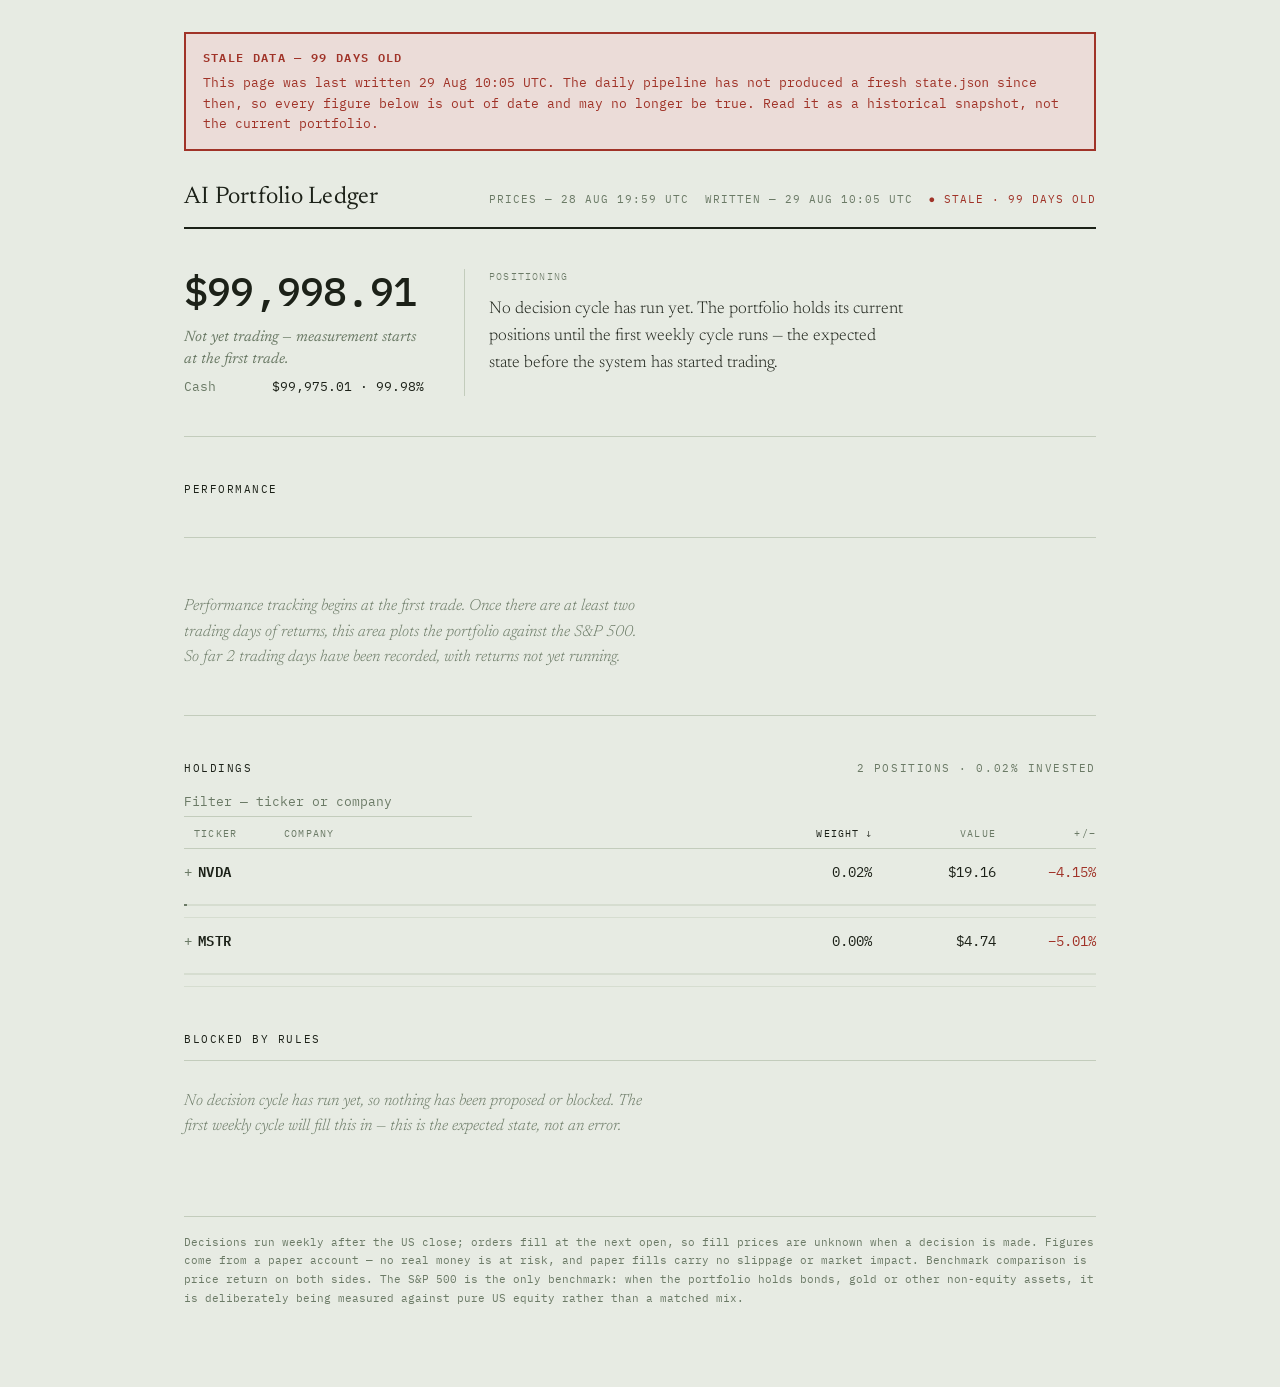
==== index.html @ 9ee7e975 "Add the live dashboard, and enrich positions with their reasoning Task F: positions in state.json no" ====
<!doctype html>
<html lang="en">
<head>
<meta charset="utf-8">
<meta name="viewport" content="width=device-width, initial-scale=1">
<title>AI Portfolio Ledger</title>
<link rel="preconnect" href="https://fonts.googleapis.com">
<link rel="preconnect" href="https://fonts.gstatic.com" crossorigin>
<link rel="stylesheet" href="https://fonts.googleapis.com/css2?family=Newsreader:ital,opsz,wght@0,6..72,300;0,6..72,400;0,6..72,500;1,6..72,300;1,6..72,400&family=IBM+Plex+Mono:wght@400;500;600&display=swap">
<link rel="stylesheet" href="assets/dashboard.css">
</head>
<body>

<div class="wrap">

  <div id="alerts"></div>

  <header class="masthead">
    <h1>AI Portfolio Ledger</h1>
    <div class="stamp-line" id="stamp"></div>
  </header>

  <section class="pairing" id="hero"></section>

  <div class="head">
    <span>Performance</span>
    <div class="ranges" id="ranges" role="group" aria-label="Chart date range"></div>
  </div>
  <div class="readout" id="readout" aria-live="polite"></div>
  <div class="chart" id="chartBox"></div>
  <div class="legend" id="legend"></div>

  <div class="head">
    <span>Holdings</span>
    <span class="count" id="holdcount"></span>
  </div>
  <div class="filterbar" id="filterbar">
    <label class="vh" for="filter">Filter holdings by ticker or company</label>
    <input id="filter" type="search" placeholder="Filter — ticker or company" autocomplete="off">
    <span class="filtermsg" id="filtermsg" aria-live="polite"></span>
  </div>
  <div class="colhead line" id="sortbar">
    <span><button type="button" data-k="tick">Ticker</button></span>
    <span><button type="button" data-k="name">Company</button></span>
    <span class="num"><button type="button" data-k="w">Weight</button></span>
    <span class="num"><button type="button" data-k="mv">Value</button></span>
    <span class="num"><button type="button" data-k="pl">+/−</button></span>
  </div>
  <div class="rows" id="holdings"></div>

  <div class="head"><span>Blocked by rules</span><span class="count" id="blockedHead"></span></div>
  <div class="colhead line flush" id="blockedColhead">
    <span>Ticker</span>
    <span>Action</span>
    <span class="num"></span>
    <span class="num">Amount</span>
    <span class="num">Result</span>
  </div>
  <div class="rows blocked" id="blocked"></div>

  <footer>
    Decisions run weekly after the US close; orders fill at the next open, so
    fill prices are unknown when a decision is made. Figures come from a paper
    account — no real money is at risk, and paper fills carry no slippage or
    market impact. Benchmark comparison is price return on both sides. The S&amp;P 500
    is the only benchmark: when the portfolio holds bonds, gold or other non-equity
    assets, it is deliberately being measured against pure US equity rather than a
    matched mix.
  </footer>
</div>

<script src="assets/dashboard.js"></script>
</body>
</html>
---- assets/dashboard.css ----
/* ==========================================================================
   AI Portfolio Ledger — the approved mockup (docs/tasks/phase-3/
   dashboard-mockup.html), split out unchanged, plus the states the mockup
   does not show: staleness, health warnings, empty/null data, load failure.
   ========================================================================== */

:root{
  --ledger:#E7EBE3;
  --sheet:#F1F4EE;
  --rule:#C3CCBC;
  --rule-faint:#D6DDD0;
  --ink:#1C2118;
  --annotation:#6B7A66;
  --gain:#2F5D3A;
  --stamp:#A03328;
  --stamp-wash:#EBDCD8;
}
@media (prefers-color-scheme: dark){
  :root:not([data-theme="light"]){
    --ledger:#131711;
    --sheet:#1A1F17;
    --rule:#333C2E;
    --rule-faint:#262E21;
    --ink:#DFE6D8;
    --annotation:#8D9A87;
    --gain:#7FB48A;
    --stamp:#D9705F;
    --stamp-wash:#2A1D1A;
  }
}
:root[data-theme="dark"]{
  --ledger:#131711;
  --sheet:#1A1F17;
  --rule:#333C2E;
  --rule-faint:#262E21;
  --ink:#DFE6D8;
  --annotation:#8D9A87;
  --gain:#7FB48A;
  --stamp:#D9705F;
  --stamp-wash:#2A1D1A;
}

*{box-sizing:border-box}
body{
  margin:0;
  background:var(--ledger);
  color:var(--ink);
  font-family:"IBM Plex Mono",ui-monospace,SFMono-Regular,Menlo,monospace;
  font-size:14px;
  line-height:1.5;
  -webkit-font-smoothing:antialiased;
}
.wrap{max-width:60rem;margin:0 auto;padding:2rem 1.5rem 5rem}

/* ---- masthead ---- */
.masthead{
  display:flex;flex-wrap:wrap;gap:1rem;align-items:baseline;
  justify-content:space-between;
  padding-bottom:.75rem;
  border-bottom:2px solid var(--ink);
}
.masthead h1{
  font-family:Newsreader,Georgia,serif;
  font-weight:400;font-size:1.5rem;letter-spacing:.01em;
  margin:0;
}
.stamp-line{
  display:flex;flex-wrap:wrap;gap:.4rem 1rem;align-items:baseline;
  font-size:.6875rem;letter-spacing:.09em;text-transform:uppercase;
  color:var(--annotation);
}
.fresh{color:var(--gain)}
.stale{color:var(--stamp)}

/* ---- the pairing: number and argument ---- */
.pairing{
  display:grid;grid-template-columns:minmax(0,15rem) minmax(0,1fr);
  gap:2.5rem;
  padding:2.5rem 0;
  border-bottom:1px solid var(--rule);
}
.figure .value{
  font-size:2.5rem;font-weight:500;letter-spacing:-.02em;
  font-variant-numeric:tabular-nums;
  display:block;line-height:1.1;
}
.figure .against{
  margin-top:.9rem;display:grid;gap:.3rem;
  font-size:.8125rem;font-variant-numeric:tabular-nums;
}
.figure .against div{display:flex;justify-content:space-between;gap:1rem}
.figure .against span:first-child{color:var(--annotation)}
.figure .against .notyet{
  display:block;color:var(--annotation);
  font-family:Newsreader,Georgia,serif;font-style:italic;
  font-size:.9375rem;line-height:1.5;
}
.pos{color:var(--gain)}
.neg{color:var(--stamp)}

.argument{
  font-family:Newsreader,Georgia,serif;
  font-size:1.0625rem;line-height:1.6;font-weight:300;
  max-width:44ch;
  border-left:1px solid var(--rule);
  padding-left:1.5rem;
}
.argument .who{
  display:block;font-family:"IBM Plex Mono",monospace;
  font-size:.625rem;letter-spacing:.12em;text-transform:uppercase;
  color:var(--annotation);margin-bottom:.7rem;
}

/* ---- section headings ---- */
.head{
  display:flex;align-items:baseline;justify-content:space-between;gap:1rem;
  margin:2.75rem 0 .75rem;
  font-size:.6875rem;letter-spacing:.14em;text-transform:uppercase;
}
.head .count{color:var(--annotation)}

/* ---- chart ---- */
.chart{
  border-top:1px solid var(--rule);
  border-bottom:1px solid var(--rule);
  padding:1.25rem 0 .5rem;
  overflow-x:auto;
}
.chart svg{display:block;width:100%;height:auto;min-width:26rem}
.chart text.ax{
  font-family:"IBM Plex Mono",monospace;font-size:10px;
  fill:var(--annotation);letter-spacing:.06em;
}
.chart .hair{stroke:var(--annotation);stroke-width:1}
.chart .dot{fill:var(--ink)}

/* range selector — ledger tabs, not pills */
.ranges{display:flex;gap:.15rem}
.ranges button{
  font:inherit;font-size:.625rem;letter-spacing:.12em;text-transform:uppercase;
  background:none;border:none;border-bottom:2px solid transparent;
  color:var(--annotation);padding:.15rem .45rem;cursor:pointer;
}
.ranges button:hover:not(:disabled){color:var(--ink)}
.ranges button[aria-pressed="true"]{color:var(--ink);border-bottom-color:var(--ink)}
.ranges button:disabled{opacity:.35;cursor:not-allowed}
.ranges button:focus-visible{outline:2px solid var(--gain);outline-offset:2px}

/* hover readout lives in the page, not in a floating card */
.readout{
  display:flex;flex-wrap:wrap;gap:.35rem 1.5rem;
  min-height:1.35rem;margin-bottom:.35rem;
  font-size:.75rem;font-variant-numeric:tabular-nums;color:var(--annotation);
}
.readout b{font-weight:500;color:var(--ink)}
.readout .idle{color:var(--annotation)}
.legend{
  display:flex;gap:1.5rem;margin-top:.6rem;
  font-size:.6875rem;letter-spacing:.08em;text-transform:uppercase;
  color:var(--annotation);
}
.legend:empty{display:none}
.legend b{font-weight:500;color:var(--ink)}
.legend i{display:inline-block;width:1.1rem;height:0;vertical-align:middle;
  border-top:2px solid var(--ink);margin-right:.45rem}
.legend .bm i{border-top:1px dashed var(--annotation)}

/* ---- holdings ledger ---- */
.vh{position:absolute;width:1px;height:1px;overflow:hidden;clip:rect(0 0 0 0);white-space:nowrap}
.filterbar{display:flex;align-items:baseline;gap:.85rem;margin:.35rem 0 .6rem}
.filterbar input{
  font:inherit;font-size:.8125rem;color:var(--ink);
  background:none;border:none;border-bottom:1px solid var(--rule);
  padding:.25rem 0;width:min(18rem,100%);
}
.filterbar input::placeholder{color:var(--annotation)}
.filterbar input:focus{outline:none;border-bottom-color:var(--ink)}
.filterbar input:focus-visible{outline:2px solid var(--gain);outline-offset:3px}
.filtermsg{font-size:.6875rem;letter-spacing:.08em;text-transform:uppercase;color:var(--annotation)}
.colhead{
  font-size:.625rem;letter-spacing:.12em;text-transform:uppercase;
  color:var(--annotation);
  padding-bottom:.4rem;
  /* the +/- disclosure glyph occupies 1em in each row, so indent to match */
}
.colhead:not(.flush) span:first-child{padding-left:1em}
.colhead button{
  font:inherit;letter-spacing:inherit;text-transform:inherit;
  background:none;border:none;padding:0;cursor:pointer;
  color:var(--annotation);
}
.colhead button:hover{color:var(--ink)}
.colhead button:focus-visible{outline:2px solid var(--gain);outline-offset:2px}
.colhead button[data-dir]{color:var(--ink)}
.colhead button[data-dir]::after{content:" ↑";font-size:.9em}
.colhead button[data-dir="desc"]::after{content:" ↓"}
.colhead .num button{display:inline}
.rows{border-top:1px solid var(--rule)}
.row{border-bottom:1px solid var(--rule-faint);padding:.7rem 0}
.line{
  display:grid;
  grid-template-columns:5.5rem minmax(0,1fr) 4.5rem 7rem 5.5rem;
  gap:.75rem;align-items:baseline;
}
.tick{font-weight:600;letter-spacing:.02em}
.name{color:var(--annotation);font-size:.8125rem;overflow:hidden;text-overflow:ellipsis;white-space:nowrap}
.num{text-align:right;font-variant-numeric:tabular-nums}
.bar{
  grid-column:1/-1;height:2px;background:var(--rule-faint);margin-top:.55rem;
}
.bar span{display:block;height:2px;background:var(--annotation)}

/* the signature: reasoning hangs off a margin rule, revealed on demand */
details.row > summary{list-style:none;cursor:pointer}
details.row > summary::-webkit-details-marker{display:none}
details.row > summary:focus-visible{outline:2px solid var(--gain);outline-offset:3px}
details.row .tick::before{
  content:"+";display:inline-block;width:1em;
  color:var(--annotation);font-weight:400;
}
details.row[open] .tick::before{content:"−"}
details.row > summary:hover .tick::before{color:var(--ink)}

.note{
  margin:.7rem 0 .15rem 0;
  padding-left:1.25rem;
  border-left:1px solid var(--rule);
  font-family:Newsreader,Georgia,serif;
  font-size:.9375rem;line-height:1.6;font-weight:300;
  color:var(--ink);max-width:62ch;
}
.note p{margin:0}
.note .notehead{
  display:block;font-family:"IBM Plex Mono",monospace;
  font-size:.625rem;letter-spacing:.12em;text-transform:uppercase;
  color:var(--annotation);margin-bottom:.35rem;
}
/* three registers, three weights: what it is, why we own it, what breaks it */
.note .notehead + p + .notehead{margin-top:.9rem}
.note .biz{color:var(--annotation)}
.note .risk{font-style:italic;color:var(--annotation)}
.note .predates{color:var(--annotation);font-style:italic}

/* ---- blocked ---- */
.blocked .row{border-bottom:1px solid var(--rule-faint)}
.blocked .tick{color:var(--stamp)}
.blocked .why{
  margin:.55rem 0 .15rem;padding-left:1.25rem;
  border-left:2px solid var(--stamp);
  font-family:Newsreader,Georgia,serif;font-size:.9375rem;font-weight:300;
  color:var(--stamp);
}
.rule-tag{
  font-family:"IBM Plex Mono",monospace;font-size:.625rem;
  letter-spacing:.1em;text-transform:uppercase;
  background:var(--stamp-wash);color:var(--stamp);
  padding:.1rem .4rem;margin-left:.5rem;white-space:nowrap;
}

footer{
  margin-top:3rem;padding-top:1rem;border-top:1px solid var(--rule);
  font-size:.6875rem;color:var(--annotation);line-height:1.7;
}

/* ==========================================================================
   States the mockup does not show
   ========================================================================== */

/* staleness + health — loud, above everything, impossible to miss */
#alerts{display:grid;gap:.75rem;margin-bottom:1.75rem}
#alerts:empty{display:none;margin:0}
.banner{
  border:2px solid var(--stamp);
  background:var(--stamp-wash);
  color:var(--stamp);
  padding:.9rem 1.05rem;
}
.banner .btitle{
  display:block;font-weight:600;font-size:.75rem;
  letter-spacing:.11em;text-transform:uppercase;margin-bottom:.4rem;
}
.banner p{
  margin:.35rem 0 0;font-size:.8125rem;line-height:1.55;
  font-family:"IBM Plex Mono",monospace;
}
.banner p:first-of-type{margin-top:0}
.banner code{background:none;font-size:.95em}

/* empty / not-yet states — a plain statement, never an error */
.empty{
  margin:0;padding:1.75rem 0;max-width:52ch;
  font-family:Newsreader,Georgia,serif;font-weight:300;font-style:italic;
  font-size:1rem;line-height:1.6;color:var(--annotation);
}
.chart .empty{padding:2.25rem 0}

/* load failure replaces the page rather than showing half of it */
.fatal{max-width:46ch;margin:4rem auto 6rem}
.fatal .btitle{
  display:block;color:var(--stamp);font-weight:600;font-size:.75rem;
  letter-spacing:.11em;text-transform:uppercase;margin-bottom:.7rem;
}
.fatal p{
  font-family:Newsreader,Georgia,serif;font-weight:300;
  font-size:1.0625rem;line-height:1.65;
}
.fatal code{font-family:"IBM Plex Mono",monospace;font-size:.9em;color:var(--ink)}

@media (max-width:46rem){
  .pairing{grid-template-columns:1fr;gap:1.75rem;padding:2rem 0}
  .argument{border-left:none;padding-left:0;border-top:1px solid var(--rule);padding-top:1.25rem}
  /* drop company name and cash value; keep ticker, weight, since-entry */
  .line{grid-template-columns:5.5rem minmax(0,1fr) 6rem;row-gap:.25rem}
  .line > span:nth-child(2),
  .line > span:nth-child(4){display:none}
}

@media (prefers-reduced-motion: reduce){
  *{animation-duration:.001ms !important;animation-iteration-count:1 !important;
    transition-duration:.001ms !important;scroll-behavior:auto !important}
}
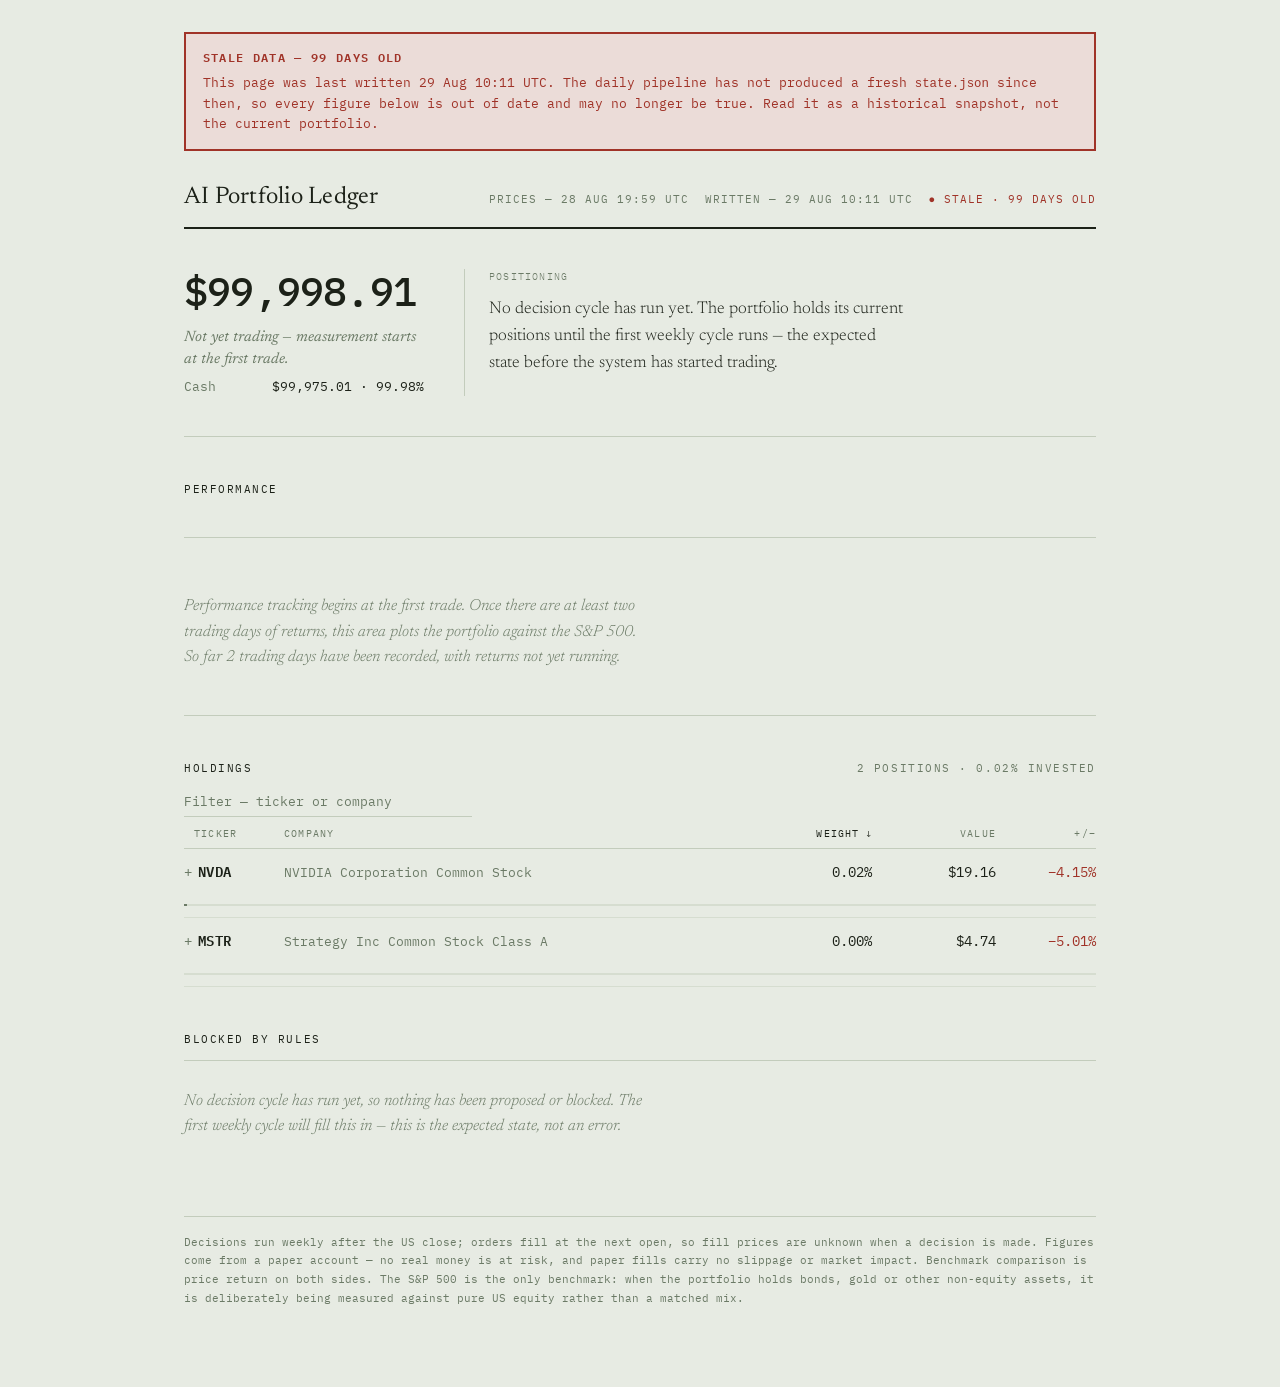
==== commit b00019e9: "Add dashboard scenario harness, and cover the failure the page cannot report scripts/dashboard_scena" ====
--- a/index.html
+++ b/index.html
@@ -12,6 +12,27 @@
 <body>
 
 <div class="wrap">
+
+  <!-- Removed by dashboard.js as soon as it starts. If it is still on the page,
+       the script never ran at all - and no error handling inside a file that
+       failed to load can report that. Without this the page renders section
+       headings above nothing, in silence, which reads as an empty portfolio
+       rather than a broken page. -->
+  <div id="boot" class="fatal" role="status">
+    <span class="btitle">Loading portfolio data</span>
+    <p>If this message stays, the page's scripts did not load. The figures
+       below are not missing — they were never fetched. Try reloading; if it
+       persists, the deployment is broken rather than the portfolio.</p>
+  </div>
+
+  <noscript>
+    <div class="fatal" role="alert">
+      <span class="btitle">JavaScript required</span>
+      <p>This dashboard reads the portfolio from JSON files the pipeline commits,
+         so it needs JavaScript to display anything. The underlying data is
+         readable directly at <code>data/state.json</code>.</p>
+    </div>
+  </noscript>
 
   <div id="alerts"></div>
 
